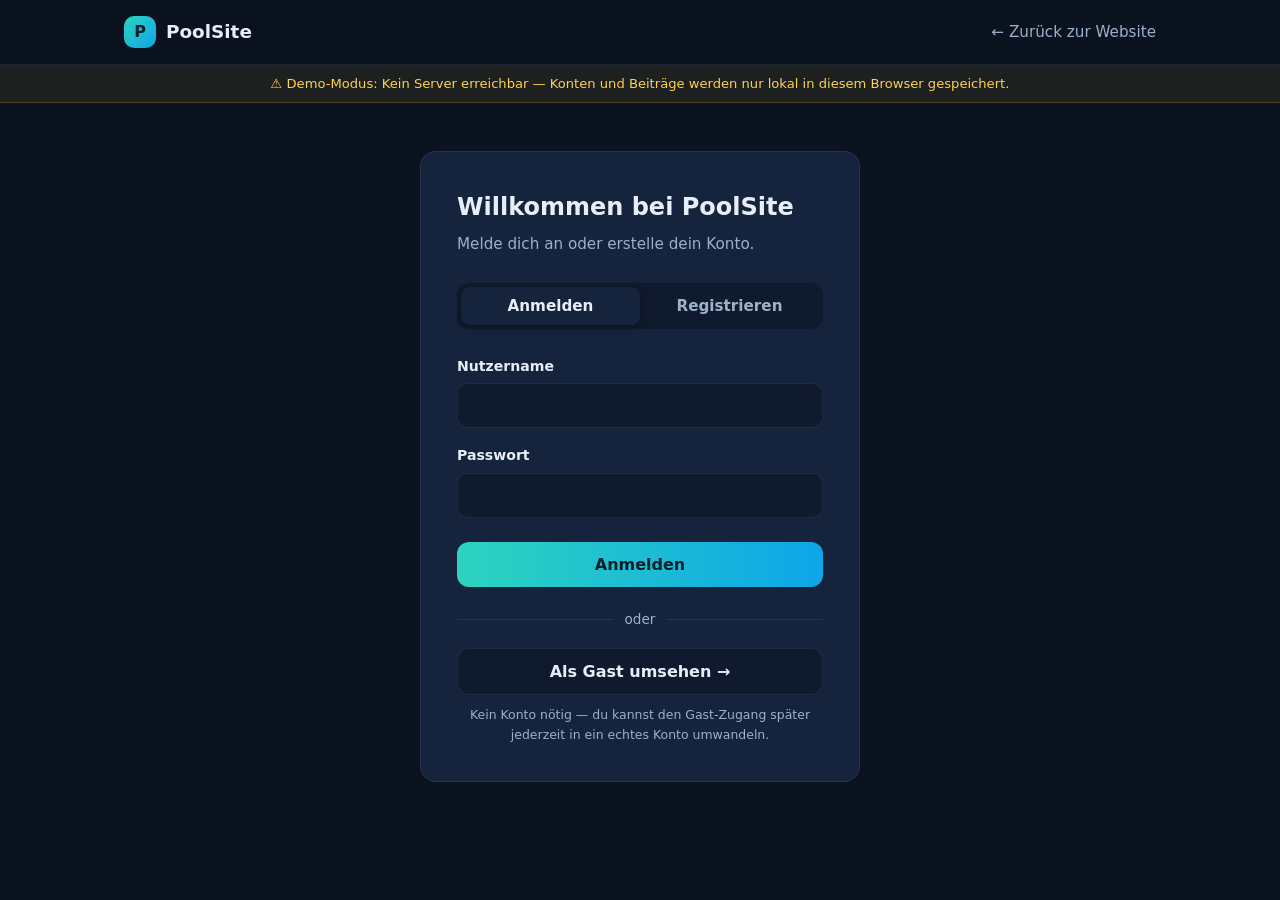
==== app.html @ 42a49fd9 "Echte Token-Verteilung, Wallet-Reset und einmaliges Startguthaben - Alle Wallets zurueckgesetzt (fri" ====
<!DOCTYPE html>
<html lang="de">
<head>
<meta charset="UTF-8">
<meta name="viewport" content="width=device-width, initial-scale=1.0">
<title>PoolSite App — Profil</title>
<meta name="description" content="PoolSite App — melde dich an oder erstelle ein Konto.">
<link rel="stylesheet" href="assets/app.css">
</head>
<body>

<header>
  <div class="wrap nav">
    <a class="logo" href="index.html"><span class="logo-mark">P</span> PoolSite</a>
    <a class="back" href="index.html">← Zurück zur Website</a>
  </div>
</header>
<div class="beta-banner" id="mode-banner">Verbinde…</div>
<nav id="app-nav" class="appnav" style="display:none"></nav>

<main class="center">

  <!-- Ansicht: Login / Registrierung -->
  <div class="panel" id="view-auth" style="display:none">
    <h1>Willkommen bei PoolSite</h1>
    <p class="sub">Melde dich an oder erstelle dein Konto.</p>

    <div class="tabs">
      <button id="tab-login" class="active" onclick="showTab('login')">Anmelden</button>
      <button id="tab-register" onclick="showTab('register')">Registrieren</button>
    </div>

    <form id="form-login" onsubmit="return doLogin(event)">
      <label for="li-user">Nutzername</label>
      <input type="text" id="li-user" autocomplete="username" required>
      <label for="li-pass">Passwort</label>
      <input type="password" id="li-pass" autocomplete="current-password" required>
      <button class="btn" type="submit">Anmelden</button>
      <div class="msg" id="msg-login"></div>
    </form>

    <form id="form-register" style="display:none" onsubmit="return doRegister(event)">
      <label for="rg-user">Nutzername</label>
      <input type="text" id="rg-user" autocomplete="username" required maxlength="30">
      <div class="hint">2–30 Zeichen. Beginnt mit Buchstabe/Zahl; erlaubt sind Buchstaben, Zahlen, Punkt, Unterstrich.</div>

      <label for="rg-pass">Passwort</label>
      <input type="password" id="rg-pass" autocomplete="new-password" required minlength="4">
      <div class="hint">Mindestens 4 Zeichen.</div>

      <label for="rg-email">E-Mail <span class="opt">(freiwillig — für Kontowiederherstellung &amp; Benachrichtigungen)</span></label>
      <input type="email" id="rg-email" autocomplete="email" placeholder="du@beispiel.de">
      <div class="consent">
        <strong>Hinweis:</strong> Wenn du eine E-Mail-Adresse angibst, stimmst du zu, von PoolSite
        Benachrichtigungen (z.&nbsp;B. Projekt-Updates und Hinweise zur Kontowiederherstellung) zu erhalten.
        Ohne E-Mail-Angabe ist keine Kontowiederherstellung möglich.
      </div>

      <button class="btn" type="submit">Konto erstellen</button>
      <div class="msg" id="msg-register"></div>
    </form>

    <div class="divider">oder</div>
    <button class="btn secondary" style="margin-top:18px" onclick="doGuest()">Als Gast umsehen →</button>
    <div class="hint" style="text-align:center; margin-top:10px">Kein Konto nötig — du kannst den Gast-Zugang später jederzeit in ein echtes Konto umwandeln.</div>
  </div>

  <!-- Ansicht: Profil -->
  <div class="panel" id="view-profile" style="display:none">
    <div class="profile-head">
      <div class="avatar-wrap">
        <div class="avatar" id="avatar"><span>?</span></div>
        <div class="avatar-edit" title="Profilbild ändern" onclick="document.getElementById('avatar-file').click()">📷</div>
        <input type="file" id="avatar-file" accept="image/*" style="display:none" onchange="uploadAvatar(this)">
      </div>
      <h1 id="pf-name">—</h1>
      <p class="sub" id="pf-sub">Dein PoolSite-Profil</p>
    </div>

    <!-- Gast: Konto umwandeln -->
    <div class="guest-box" id="guest-box" style="display:none">
      <h3>Gastmodus aktiv</h3>
      <p>Du bist als Gast unterwegs. Wandle deinen Zugang in ein echtes Konto um, indem du einen Nutzernamen und ein Passwort festlegst — dein Profilbild und deine Beiträge bleiben erhalten.</p>
      <form onsubmit="return doUpgrade(event)">
        <label for="ug-user">Nutzername</label>
        <input type="text" id="ug-user" required maxlength="30">
        <label for="ug-pass">Passwort</label>
        <input type="password" id="ug-pass" required minlength="4">
        <div class="hint">Mindestens 4 Zeichen.</div>
        <label for="ug-email">E-Mail <span class="opt">(freiwillig)</span></label>
        <input type="email" id="ug-email" placeholder="du@beispiel.de">
        <div class="consent">
          <strong>Hinweis:</strong> Mit Angabe einer E-Mail-Adresse stimmst du Benachrichtigungen durch PoolSite zu.
        </div>
        <button class="btn" type="submit">Konto übernehmen</button>
        <div class="msg" id="msg-upgrade"></div>
      </form>
    </div>

    <div class="info-list" id="pf-info">
      <div class="info-row"><span class="k">Nutzername</span><span class="v" id="pf-user">—</span></div>
      <div class="info-row"><span class="k">E-Mail</span><span class="v" id="pf-email">—</span></div>
      <div class="info-row"><span class="k">Benachrichtigungen</span><span class="v" id="pf-notify">—</span></div>
      <div class="info-row"><span class="k">Mitglied seit</span><span class="v" id="pf-since">—</span></div>
      <div class="info-row"><span class="k">Stable-Guthaben (EUR)</span><span class="v" id="pf-credits">—</span></div>
      <div class="info-row"><span class="k">🔥 Burn (Commitment B)</span><span class="v burn-chip" id="pf-burn">—</span></div>
      <div class="info-row"><span class="k">Token-Guthaben</span><span class="v" id="pf-tokens">—</span></div>
    </div>

    <div class="msg" id="msg-profile"></div>
    <a class="btn" style="margin-top:20px" href="wallet.html">Wallet öffnen →</a>
    <button class="btn secondary" style="margin-top:12px" onclick="doLogout()">Abmelden</button>
    <button class="btn danger-ghost" style="margin-top:12px" onclick="doDelete()" id="btn-delete">Konto löschen</button>
  </div>

</main>

<script src="assets/app-core.js"></script>
<script>
function showTab(which) {
  document.getElementById('tab-login').classList.toggle('active', which === 'login');
  document.getElementById('tab-register').classList.toggle('active', which === 'register');
  document.getElementById('form-login').style.display = which === 'login' ? '' : 'none';
  document.getElementById('form-register').style.display = which === 'register' ? '' : 'none';
}

function setMsg(id, text, type) {
  var el = document.getElementById(id);
  el.className = 'msg' + (text ? ' ' + type : '');
  el.textContent = text || '';
}

function doRegister(ev) {
  ev.preventDefault();
  PS.register(
    document.getElementById('rg-user').value.trim(),
    document.getElementById('rg-pass').value,
    document.getElementById('rg-email').value.trim()
  ).then(render).catch(function (e) { setMsg('msg-register', e.message, 'error'); });
  return false;
}

function doLogin(ev) {
  ev.preventDefault();
  PS.login(
    document.getElementById('li-user').value.trim(),
    document.getElementById('li-pass').value
  ).then(render).catch(function (e) { setMsg('msg-login', e.message, 'error'); });
  return false;
}

function doGuest() {
  PS.guest().then(render).catch(function (e) { setMsg('msg-login', e.message, 'error'); });
}

function doUpgrade(ev) {
  ev.preventDefault();
  PS.upgrade(
    document.getElementById('ug-user').value.trim(),
    document.getElementById('ug-pass').value,
    document.getElementById('ug-email').value.trim()
  ).then(function (me) {
    render();
    setMsg('msg-profile', 'Willkommen, ' + me.name + '! Dein Konto ist jetzt aktiv. ✓', 'ok');
  }).catch(function (e) { setMsg('msg-upgrade', e.message, 'error'); });
  return false;
}

function doLogout() { PS.logout().then(render); }

function doDelete() {
  if (!confirm('Konto wirklich endgültig löschen?')) return;
  PS.deleteAccount().then(render);
}

function uploadAvatar(input) {
  var file = input.files && input.files[0];
  if (!file) return;
  if (!/^image\//.test(file.type)) {
    setMsg('msg-profile', 'Bitte wähle eine Bilddatei aus.', 'error');
    return;
  }
  var reader = new FileReader();
  reader.onload = function (e) {
    var img = new Image();
    img.onload = function () {
      var size = 256;
      var canvas = document.createElement('canvas');
      canvas.width = size; canvas.height = size;
      var ctx = canvas.getContext('2d');
      var min = Math.min(img.width, img.height);
      ctx.drawImage(img, (img.width - min) / 2, (img.height - min) / 2, min, min, 0, 0, size, size);
      PS.setAvatar(canvas.toDataURL('image/jpeg', 0.85)).then(function () {
        setMsg('msg-profile', 'Profilbild aktualisiert. ✓', 'ok');
        render();
      }).catch(function (err) { setMsg('msg-profile', err.message, 'error'); });
    };
    img.src = e.target.result;
  };
  reader.readAsDataURL(file);
  input.value = '';
}

function render() {
  PS.modeBanner();
  var rec = PS.me();
  document.getElementById('view-auth').style.display = rec ? 'none' : '';
  document.getElementById('view-profile').style.display = rec ? '' : 'none';
  document.getElementById('app-nav').style.display = rec ? '' : 'none';
  if (!rec) return;

  PS.renderNav('profile');
  var guest = !!rec.guest;
  document.getElementById('guest-box').style.display = guest ? '' : 'none';
  document.getElementById('pf-name').textContent = rec.name;
  document.getElementById('pf-sub').textContent = guest ? 'Gastmodus — Konto noch nicht gesichert' : 'Dein PoolSite-Profil';
  document.getElementById('pf-user').textContent = guest ? 'Gast (ohne Konto)' : '@' + rec.name;
  document.getElementById('pf-email').textContent = rec.email || 'nicht angegeben';
  document.getElementById('pf-notify').innerHTML = rec.notifyConsent
    ? '<span class="tag on">aktiviert</span>'
    : '<span class="tag off">deaktiviert</span>';
  document.getElementById('pf-since').textContent =
    new Date(rec.createdAt).toLocaleDateString('de-DE', { day: '2-digit', month: 'long', year: 'numeric' });
  document.getElementById('pf-credits').textContent = PS.fmtEur(rec.credits);
  document.getElementById('pf-burn').textContent = PS.fmtEur(rec.burn) + ' (' + rec.actions + ' Aktionen)';
  document.getElementById('pf-tokens').textContent = (rec.tokens || 0).toLocaleString('de-DE', { maximumFractionDigits: 2 }) + ' PST';
  document.getElementById('btn-delete').textContent = guest ? 'Gast-Daten löschen' : 'Konto löschen';
  document.getElementById('avatar').innerHTML = PS.avatarHtml(rec);
}

document.addEventListener('DOMContentLoaded', function () {
  PS.init().then(render);
});
</script>

</body>
</html>
---- assets/app.css ----
/* PoolSite App — gemeinsame Styles */
:root {
  --bg: #0b1220;
  --bg-soft: #101a2e;
  --card: #16233c;
  --line: rgba(255,255,255,.08);
  --text: #e8eef7;
  --muted: #9db0c9;
  --aqua: #2dd4bf;
  --aqua-deep: #0ea5e9;
  --gold: #fbbf24;
  --green: #34d399;
  --red: #f87171;
  --danger: #f87171;
  --radius: 16px;
}
* { margin: 0; padding: 0; box-sizing: border-box; }
body {
  font-family: "Segoe UI", system-ui, -apple-system, sans-serif;
  background: var(--bg); color: var(--text); line-height: 1.6; min-height: 100vh;
}
.wrap { max-width: 1080px; margin: 0 auto; padding: 0 24px; }

/* Kopfzeile */
header {
  position: sticky; top: 0; z-index: 50;
  background: rgba(11,18,32,.85); backdrop-filter: blur(10px);
  border-bottom: 1px solid var(--line);
}
.nav { display: flex; align-items: center; justify-content: space-between; height: 64px; }
.logo { display: flex; align-items: center; gap: 10px; font-weight: 700; font-size: 1.15rem; color: var(--text); text-decoration: none; }
.logo-mark {
  width: 32px; height: 32px; border-radius: 10px;
  background: linear-gradient(135deg, var(--aqua), var(--aqua-deep));
  display: grid; place-items: center; font-size: 1rem; color: #04202a; font-weight: 800;
}
.nav a.back { color: var(--muted); text-decoration: none; font-size: .95rem; }
.nav a.back:hover { color: var(--text); }

.beta-banner {
  background: rgba(251,191,36,.08); border-bottom: 1px solid rgba(251,191,36,.2);
  color: #fcd34d; font-size: .82rem; text-align: center; padding: 8px 16px;
}
.beta-banner.mode-server {
  background: rgba(52,211,153,.08); border-bottom: 1px solid rgba(52,211,153,.25);
  color: #6ee7b7;
}

/* App-Navigation */
.appnav { background: var(--bg-soft); border-bottom: 1px solid var(--line); }
.appnav-inner { display: flex; align-items: center; gap: 6px; height: 52px; overflow-x: auto; }
.appnav-tab {
  padding: 8px 16px; border-radius: 10px; text-decoration: none; white-space: nowrap;
  color: var(--muted); font-size: .93rem; font-weight: 600;
}
.appnav-tab:hover { color: var(--text); background: rgba(255,255,255,.04); }
.appnav-tab.active { color: var(--aqua); background: rgba(45,212,191,.1); }
.appnav-grow { flex: 1; }
.appnav-post {
  padding: 8px 16px; border-radius: 10px; text-decoration: none; white-space: nowrap;
  background: linear-gradient(90deg, var(--aqua), var(--aqua-deep)); color: #04202a;
  font-size: .9rem; font-weight: 700;
}
.appnav-credits {
  padding: 7px 14px; border-radius: 999px; text-decoration: none; white-space: nowrap;
  border: 1px solid rgba(45,212,191,.3); background: rgba(45,212,191,.08);
  color: var(--aqua); font-size: .85rem; font-weight: 700; margin-right: 4px;
}

main { padding: 40px 0 64px; }
main.center { display: grid; place-items: center; padding: 48px 16px; }

/* Panels & Formulare */
.panel {
  width: 100%; max-width: 440px;
  background: var(--card); border: 1px solid var(--line); border-radius: var(--radius);
  padding: 36px;
}
.panel h1 { font-size: 1.5rem; font-weight: 800; margin-bottom: 6px; }
.panel .sub { color: var(--muted); font-size: .95rem; margin-bottom: 26px; }

.tabs { display: flex; background: var(--bg-soft); border-radius: 12px; padding: 4px; margin-bottom: 26px; }
.tabs button {
  flex: 1; padding: 10px; border: none; border-radius: 9px; cursor: pointer;
  background: transparent; color: var(--muted); font-size: .95rem; font-weight: 600; font-family: inherit;
}
.tabs button.active { background: var(--card); color: var(--text); box-shadow: 0 2px 8px rgba(0,0,0,.3); }

label { display: block; font-size: .88rem; font-weight: 600; margin: 16px 0 6px; }
label .opt { color: var(--muted); font-weight: 400; }
input[type=text], input[type=password], input[type=email], textarea {
  width: 100%; padding: 12px 14px; border-radius: 10px;
  border: 1px solid var(--line); background: var(--bg-soft); color: var(--text);
  font-size: 1rem; font-family: inherit; outline: none;
}
input:focus, textarea:focus { border-color: var(--aqua); }
.hint { font-size: .78rem; color: var(--muted); margin-top: 6px; }
.consent {
  margin-top: 8px; padding: 10px 12px; border-radius: 10px;
  background: rgba(45,212,191,.07); border: 1px solid rgba(45,212,191,.18);
  font-size: .78rem; color: var(--muted);
}
.consent strong { color: var(--aqua); }

.divider { display: flex; align-items: center; gap: 12px; color: var(--muted); font-size: .85rem; margin-top: 22px; }
.divider::before, .divider::after { content: ""; flex: 1; height: 1px; background: var(--line); }

.btn {
  width: 100%; margin-top: 24px; padding: 13px; border: none; border-radius: 12px;
  background: linear-gradient(90deg, var(--aqua), var(--aqua-deep)); color: #04202a;
  font-size: 1rem; font-weight: 700; cursor: pointer; font-family: inherit;
  transition: transform .15s, box-shadow .15s;
  display: block; text-align: center; text-decoration: none;
}
.btn:hover { transform: translateY(-1px); box-shadow: 0 8px 24px rgba(14,165,233,.3); }
.btn.secondary { background: var(--bg-soft); color: var(--text); border: 1px solid var(--line); }
.btn.danger-ghost { background: transparent; color: var(--danger); border: 1px solid rgba(248,113,113,.3); }
.btn.small { width: auto; padding: 9px 20px; font-size: .9rem; margin-top: 0; display: inline-block; }

.msg { margin-top: 16px; padding: 11px 14px; border-radius: 10px; font-size: .88rem; display: none; }
.msg.error { display: block; background: rgba(248,113,113,.1); border: 1px solid rgba(248,113,113,.3); color: var(--danger); }
.msg.ok { display: block; background: rgba(45,212,191,.1); border: 1px solid rgba(45,212,191,.3); color: var(--aqua); }

/* Profil */
.profile-head { text-align: center; margin-bottom: 26px; }
.avatar-wrap { position: relative; width: 120px; height: 120px; margin: 0 auto 14px; }
.avatar {
  width: 120px; height: 120px; border-radius: 50%; object-fit: cover;
  border: 3px solid var(--aqua); background: var(--bg-soft);
  display: grid; place-items: center; font-size: 2.6rem; font-weight: 800; color: var(--aqua);
  overflow: hidden;
}
.avatar img { width: 100%; height: 100%; object-fit: cover; }
.avatar-edit {
  position: absolute; right: 0; bottom: 4px;
  width: 36px; height: 36px; border-radius: 50%; border: 2px solid var(--card);
  background: linear-gradient(135deg, var(--aqua), var(--aqua-deep)); color: #04202a;
  display: grid; place-items: center; cursor: pointer; font-size: 1rem;
}
.profile-head h1 { font-size: 1.4rem; }
.profile-head .sub { margin-bottom: 0; }

.info-list { margin-top: 8px; }
.info-row {
  display: flex; justify-content: space-between; gap: 12px;
  padding: 13px 2px; border-bottom: 1px solid var(--line); font-size: .92rem;
}
.info-row:last-child { border-bottom: none; }
.info-row .k { color: var(--muted); }
.info-row .v { text-align: right; word-break: break-all; }
.tag { display: inline-block; padding: 2px 10px; border-radius: 999px; font-size: .78rem; font-weight: 600; }
.tag.on { background: rgba(45,212,191,.12); color: var(--aqua); }
.tag.off { background: rgba(255,255,255,.06); color: var(--muted); }

.guest-box {
  margin-top: 24px; padding: 20px; border-radius: var(--radius);
  background: rgba(251,191,36,.06); border: 1px solid rgba(251,191,36,.25);
}
.guest-box h3 { font-size: 1rem; color: var(--gold); margin-bottom: 6px; }
.guest-box p { font-size: .85rem; color: var(--muted); }

/* Wallet */
.page-title { font-size: 1.6rem; font-weight: 800; }
.page-sub { color: var(--muted); margin-bottom: 28px; }
.balance-card {
  background: linear-gradient(135deg, rgba(45,212,191,.12), rgba(14,165,233,.10));
  border: 1px solid rgba(45,212,191,.25); border-radius: var(--radius);
  padding: 28px; margin-bottom: 24px;
  display: flex; justify-content: space-between; align-items: center; flex-wrap: wrap; gap: 16px;
}
.balance-card .label { color: var(--muted); font-size: .88rem; }
.balance-card .big { font-size: 2.2rem; font-weight: 800; color: var(--aqua); line-height: 1.2; }
.balance-card .eur { color: var(--text); font-size: 1.05rem; }

.stats { display: grid; grid-template-columns: repeat(4, 1fr); gap: 16px; margin-bottom: 24px; }
@media (max-width: 860px) { .stats { grid-template-columns: repeat(2, 1fr); } }
.stat { background: var(--card); border: 1px solid var(--line); border-radius: var(--radius); padding: 20px; }
.stat .v { font-size: 1.35rem; font-weight: 800; }
.stat .v.aqua { color: var(--aqua); }
.stat .v.gold { color: var(--gold); }
.stat .l { color: var(--muted); font-size: .84rem; margin-top: 2px; }
.stat .delta { font-size: .8rem; font-weight: 600; margin-left: 6px; }
.delta.up { color: var(--green); }
.delta.down { color: var(--red); }

.chart-card { background: var(--card); border: 1px solid var(--line); border-radius: var(--radius); padding: 26px; margin-bottom: 24px; }
.chart-card h3 { font-size: 1.05rem; margin-bottom: 2px; }
.chart-card .hint { color: var(--muted); font-size: .85rem; margin-bottom: 16px; }
.chart-card svg { width: 100%; height: auto; display: block; }

/* Newsfeed */
.feed-col { max-width: 640px; margin: 0 auto; }
.composer {
  background: var(--card); border: 1px solid var(--line); border-radius: var(--radius);
  padding: 20px; margin-bottom: 24px; display: flex; gap: 14px;
}
.composer .avatar-sm { flex-shrink: 0; }
.composer textarea { resize: vertical; min-height: 74px; font-size: .97rem; }
.composer-foot { display: flex; justify-content: space-between; align-items: center; margin-top: 10px; }
.composer-foot .count { font-size: .78rem; color: var(--muted); }

.avatar-sm {
  width: 44px; height: 44px; border-radius: 50%; overflow: hidden;
  background: var(--bg-soft); border: 2px solid var(--line);
  display: grid; place-items: center; font-weight: 800; color: var(--aqua); font-size: 1.1rem;
}
.avatar-sm img { width: 100%; height: 100%; object-fit: cover; }

.post {
  background: var(--card); border: 1px solid var(--line); border-radius: var(--radius);
  padding: 20px; margin-bottom: 16px;
}
.post-head { display: flex; align-items: center; gap: 12px; margin-bottom: 10px; }
.post-head .who { flex: 1; min-width: 0; }
.post-head .name { font-weight: 700; font-size: .95rem; }
.post-head .when { color: var(--muted); font-size: .78rem; }
.post-text { font-size: .97rem; white-space: pre-wrap; word-wrap: break-word; }
.post-actions { display: flex; gap: 10px; margin-top: 14px; }
.post-actions button {
  border: 1px solid var(--line); background: var(--bg-soft); color: var(--muted);
  padding: 6px 14px; border-radius: 999px; cursor: pointer; font-size: .85rem; font-family: inherit;
}
.post-actions button:hover { color: var(--text); border-color: var(--aqua); }
.post-actions button.liked { color: var(--red); border-color: rgba(248,113,113,.4); background: rgba(248,113,113,.08); }
.post-actions button.disliked { color: var(--aqua-deep); border-color: rgba(14,165,233,.4); background: rgba(14,165,233,.08); }
.post-actions .price-tag { font-size: .72rem; color: var(--muted); align-self: center; margin-left: auto; }
.feed-empty { text-align: center; color: var(--muted); padding: 40px 0; }

/* Kommentare */
.comments { border-top: 1px solid var(--line); margin-top: 14px; padding-top: 14px; }
.comment { display: flex; gap: 10px; padding: 8px 0; }
.comment .avatar-xs {
  width: 30px; height: 30px; border-radius: 50%; overflow: hidden; flex-shrink: 0;
  background: var(--bg-soft); border: 1px solid var(--line);
  display: grid; place-items: center; font-weight: 800; color: var(--aqua); font-size: .8rem;
}
.comment .avatar-xs img { width: 100%; height: 100%; object-fit: cover; }
.comment .c-body { flex: 1; min-width: 0; }
.comment .c-head { font-size: .8rem; }
.comment .c-head .c-name { font-weight: 700; }
.comment .c-head .c-when { color: var(--muted); margin-left: 8px; }
.comment .c-text { font-size: .9rem; white-space: pre-wrap; word-wrap: break-word; }
.comment .c-del {
  border: none; background: none; color: var(--muted); cursor: pointer;
  font-size: .78rem; padding: 2px 6px; flex-shrink: 0;
}
.comment .c-del:hover { color: var(--danger); }
.comment-form { display: flex; gap: 8px; margin-top: 8px; }
.comment-form input[type=text] { flex: 1; padding: 9px 12px; font-size: .9rem; }
.comment-form button {
  border: none; border-radius: 10px; padding: 9px 16px; cursor: pointer; font-family: inherit;
  background: linear-gradient(90deg, var(--aqua), var(--aqua-deep)); color: #04202a; font-weight: 700; font-size: .85rem;
}

/* Burn-Anzeige */
.burn-chip { color: var(--gold); font-weight: 600; }

/* Charts: auf kleinen Screens horizontal scrollen statt schrumpfen */
.chart-scroll { overflow-x: auto; -webkit-overflow-scrolling: touch; }
.chart-scroll svg { min-width: 640px; }

/* Balance-Karte: Spalten */
.balance-card .bc-right { text-align: right; }

/* ============ Mobile ============ */
@media (max-width: 640px) {
  .wrap { padding: 0 16px; }
  main { padding: 24px 0 48px; }
  main.center { padding: 24px 12px 48px; }

  .nav { height: 56px; }
  .nav a.back { font-size: .85rem; }
  .logo { font-size: 1.05rem; }

  .appnav-inner { height: 48px; gap: 4px; }
  .appnav-tab { padding: 7px 11px; font-size: .86rem; }
  .appnav-credits { padding: 6px 10px; font-size: .8rem; }
  .appnav-post { padding: 7px 12px; font-size: .84rem; }

  .panel { padding: 24px 18px; }
  .page-title { font-size: 1.35rem; }
  .page-sub { font-size: .92rem; margin-bottom: 20px; }

  .balance-card { flex-direction: column; align-items: stretch; padding: 20px; gap: 18px; }
  .balance-card .bc-right { text-align: left; }
  .balance-card .big { font-size: 1.7rem; }

  .stats { grid-template-columns: 1fr 1fr; gap: 10px; }
  .stat { padding: 14px; }
  .stat .v { font-size: 1.05rem; }
  .stat .l { font-size: .76rem; }
  .stat .delta { display: block; margin-left: 0; margin-top: 3px; }

  .chart-card { padding: 16px; }

  .profile-head .avatar-wrap, .profile-head .avatar { width: 100px; height: 100px; }
  .profile-head .avatar { font-size: 2.2rem; }

  .composer { padding: 14px; gap: 10px; }
  .composer .avatar-sm { width: 38px; height: 38px; }
  .post { padding: 16px; }
  .post-actions { flex-wrap: wrap; }
  .post-actions .price-tag { display: none; }

  .btn { padding: 12px; }
  input[type=text], input[type=password], input[type=email], textarea { font-size: 16px; } /* verhindert iOS-Auto-Zoom */
}

@media (max-width: 380px) {
  .appnav-tab { font-size: .8rem; padding: 6px 8px; }
  .stats { grid-template-columns: 1fr 1fr; }
  .stat .v { font-size: .98rem; }
}
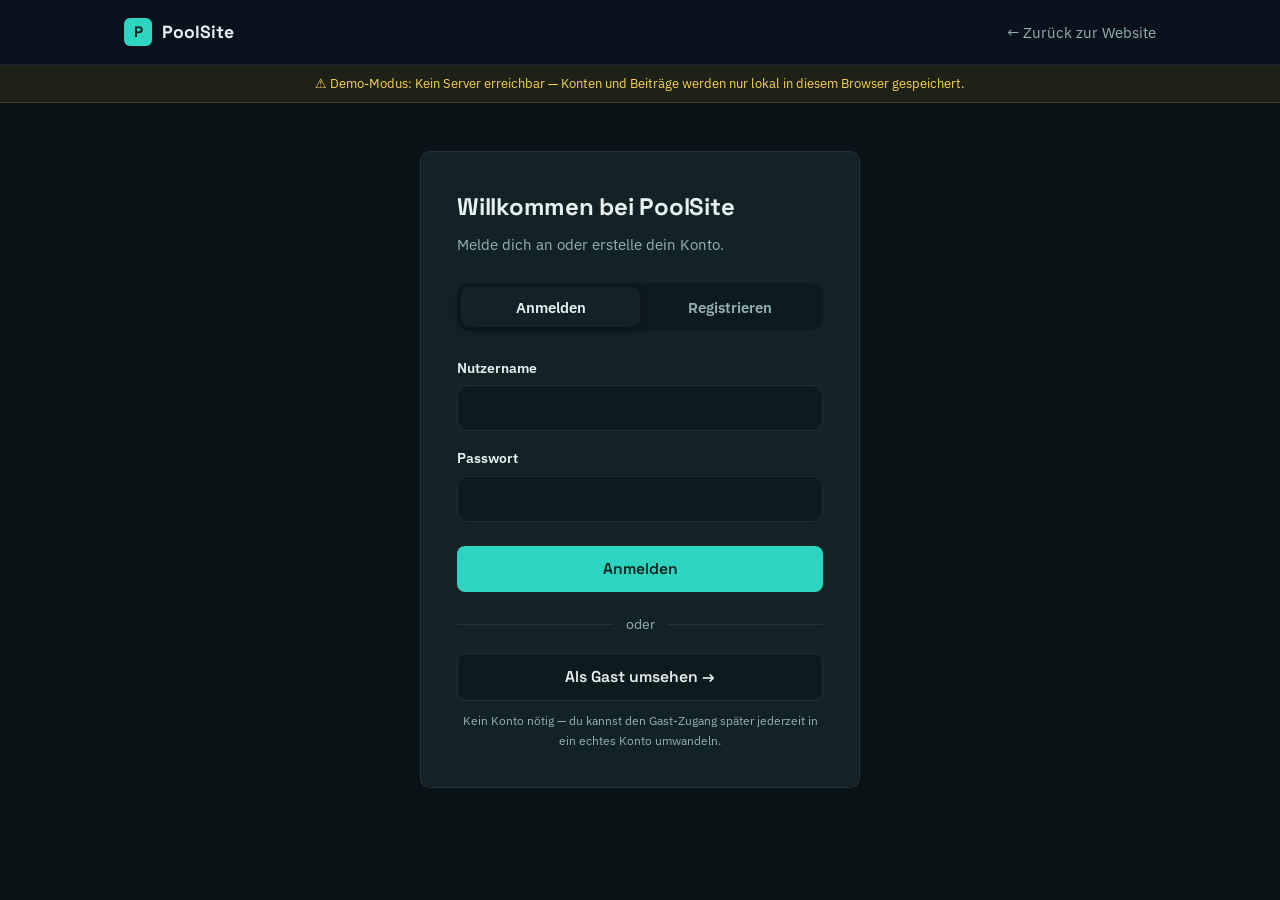
==== commit b7ef64de: "Anti-AI-Slop-Redesign nach Hallmark-Skill (Desktop + Mobile) Angewandte Regeln aus github.com/nutlop" ====
--- a/app.html
+++ b/app.html
@@ -103,7 +103,7 @@
       <div class="info-row"><span class="k">Benachrichtigungen</span><span class="v" id="pf-notify">—</span></div>
       <div class="info-row"><span class="k">Mitglied seit</span><span class="v" id="pf-since">—</span></div>
       <div class="info-row"><span class="k">Stable-Guthaben (EUR)</span><span class="v" id="pf-credits">—</span></div>
-      <div class="info-row"><span class="k">🔥 Burn (Commitment B)</span><span class="v burn-chip" id="pf-burn">—</span></div>
+      <div class="info-row"><span class="k">Burn (Commitment B)</span><span class="v burn-chip" id="pf-burn">—</span></div>
       <div class="info-row"><span class="k">Token-Guthaben</span><span class="v" id="pf-tokens">—</span></div>
     </div>
 
--- a/assets/app.css
+++ b/assets/app.css
@@ -1,24 +1,31 @@
 /* PoolSite App — gemeinsame Styles */
+@import url('https://fonts.googleapis.com/css2?family=Space+Grotesk:wght@500;600;700&family=IBM+Plex+Sans:ital,wght@0,400;0,500;0,600;1,400&family=IBM+Plex+Mono:wght@400;500&display=swap');
+
 :root {
-  --bg: #0b1220;
-  --bg-soft: #101a2e;
-  --card: #16233c;
-  --line: rgba(255,255,255,.08);
-  --text: #e8eef7;
-  --muted: #9db0c9;
+  --bg: #0a1416;
+  --bg-soft: #0e1b1e;
+  --card: #122226;
+  --line: rgba(214,241,237,.09);
+  --text: #e7f2f0;
+  --muted: #93b3ae;
   --aqua: #2dd4bf;
+  --aqua-ink: #06211d;
   --aqua-deep: #0ea5e9;
   --gold: #fbbf24;
   --green: #34d399;
   --red: #f87171;
   --danger: #f87171;
-  --radius: 16px;
+  --radius: 10px;
+  --font-display: "Space Grotesk", system-ui, sans-serif;
+  --font-body: "IBM Plex Sans", system-ui, sans-serif;
+  --font-mono: "IBM Plex Mono", ui-monospace, monospace;
 }
 * { margin: 0; padding: 0; box-sizing: border-box; }
 body {
-  font-family: "Segoe UI", system-ui, -apple-system, sans-serif;
+  font-family: var(--font-body);
   background: var(--bg); color: var(--text); line-height: 1.6; min-height: 100vh;
 }
+h1, h2, h3, h4 { font-family: var(--font-display); letter-spacing: -0.01em; }
 .wrap { max-width: 1080px; margin: 0 auto; padding: 0 24px; }
 
 /* Kopfzeile */
@@ -28,11 +35,12 @@
   border-bottom: 1px solid var(--line);
 }
 .nav { display: flex; align-items: center; justify-content: space-between; height: 64px; }
-.logo { display: flex; align-items: center; gap: 10px; font-weight: 700; font-size: 1.15rem; color: var(--text); text-decoration: none; }
+.logo { display: flex; align-items: center; gap: 10px; font-weight: 700; font-size: 1.1rem; color: var(--text); text-decoration: none; font-family: var(--font-display); }
 .logo-mark {
-  width: 32px; height: 32px; border-radius: 10px;
-  background: linear-gradient(135deg, var(--aqua), var(--aqua-deep));
-  display: grid; place-items: center; font-size: 1rem; color: #04202a; font-weight: 800;
+  width: 28px; height: 28px; border-radius: 6px;
+  background: var(--aqua);
+  display: grid; place-items: center; font-size: .95rem; color: var(--aqua-ink); font-weight: 700;
+  font-family: var(--font-display);
 }
 .nav a.back { color: var(--muted); text-decoration: none; font-size: .95rem; }
 .nav a.back:hover { color: var(--text); }
@@ -57,15 +65,18 @@
 .appnav-tab.active { color: var(--aqua); background: rgba(45,212,191,.1); }
 .appnav-grow { flex: 1; }
 .appnav-post {
-  padding: 8px 16px; border-radius: 10px; text-decoration: none; white-space: nowrap;
-  background: linear-gradient(90deg, var(--aqua), var(--aqua-deep)); color: #04202a;
-  font-size: .9rem; font-weight: 700;
-}
+  padding: 8px 16px; border-radius: 8px; text-decoration: none; white-space: nowrap;
+  background: var(--aqua); color: var(--aqua-ink);
+  font-size: .88rem; font-weight: 600; font-family: var(--font-display);
+}
+.appnav-post:hover { background: #43e0cd; }
 .appnav-credits {
-  padding: 7px 14px; border-radius: 999px; text-decoration: none; white-space: nowrap;
-  border: 1px solid rgba(45,212,191,.3); background: rgba(45,212,191,.08);
-  color: var(--aqua); font-size: .85rem; font-weight: 700; margin-right: 4px;
-}
+  padding: 7px 12px; border-radius: 8px; text-decoration: none; white-space: nowrap;
+  border: 1px solid var(--line);
+  color: var(--aqua); font-size: .8rem; font-weight: 500; margin-right: 4px;
+  font-family: var(--font-mono); font-variant-numeric: tabular-nums;
+}
+.appnav-credits:hover { border-color: var(--aqua); }
 
 main { padding: 40px 0 64px; }
 main.center { display: grid; place-items: center; padding: 48px 16px; }
@@ -106,13 +117,13 @@
 .divider::before, .divider::after { content: ""; flex: 1; height: 1px; background: var(--line); }
 
 .btn {
-  width: 100%; margin-top: 24px; padding: 13px; border: none; border-radius: 12px;
-  background: linear-gradient(90deg, var(--aqua), var(--aqua-deep)); color: #04202a;
-  font-size: 1rem; font-weight: 700; cursor: pointer; font-family: inherit;
-  transition: transform .15s, box-shadow .15s;
+  width: 100%; margin-top: 24px; padding: 13px; border: none; border-radius: 8px;
+  background: var(--aqua); color: var(--aqua-ink);
+  font-size: .98rem; font-weight: 600; cursor: pointer; font-family: var(--font-display);
+  transition: background .15s;
   display: block; text-align: center; text-decoration: none;
 }
-.btn:hover { transform: translateY(-1px); box-shadow: 0 8px 24px rgba(14,165,233,.3); }
+.btn:hover { background: #43e0cd; }
 .btn.secondary { background: var(--bg-soft); color: var(--text); border: 1px solid var(--line); }
 .btn.danger-ghost { background: transparent; color: var(--danger); border: 1px solid rgba(248,113,113,.3); }
 .btn.small { width: auto; padding: 9px 20px; font-size: .9rem; margin-top: 0; display: inline-block; }
@@ -134,7 +145,7 @@
 .avatar-edit {
   position: absolute; right: 0; bottom: 4px;
   width: 36px; height: 36px; border-radius: 50%; border: 2px solid var(--card);
-  background: linear-gradient(135deg, var(--aqua), var(--aqua-deep)); color: #04202a;
+  background: var(--aqua); color: var(--aqua-ink);
   display: grid; place-items: center; cursor: pointer; font-size: 1rem;
 }
 .profile-head h1 { font-size: 1.4rem; }
@@ -163,19 +174,19 @@
 .page-title { font-size: 1.6rem; font-weight: 800; }
 .page-sub { color: var(--muted); margin-bottom: 28px; }
 .balance-card {
-  background: linear-gradient(135deg, rgba(45,212,191,.12), rgba(14,165,233,.10));
-  border: 1px solid rgba(45,212,191,.25); border-radius: var(--radius);
+  background: var(--bg-soft);
+  border: 1px solid var(--line); border-radius: var(--radius);
   padding: 28px; margin-bottom: 24px;
   display: flex; justify-content: space-between; align-items: center; flex-wrap: wrap; gap: 16px;
 }
-.balance-card .label { color: var(--muted); font-size: .88rem; }
-.balance-card .big { font-size: 2.2rem; font-weight: 800; color: var(--aqua); line-height: 1.2; }
-.balance-card .eur { color: var(--text); font-size: 1.05rem; }
+.balance-card .label { color: var(--muted); font-size: .82rem; font-family: var(--font-mono); letter-spacing: .04em; text-transform: uppercase; }
+.balance-card .big { font-size: 2.1rem; font-weight: 500; color: var(--aqua); line-height: 1.25; font-family: var(--font-mono); font-variant-numeric: tabular-nums; }
+.balance-card .eur { color: var(--text); font-size: 1rem; }
 
 .stats { display: grid; grid-template-columns: repeat(4, 1fr); gap: 16px; margin-bottom: 24px; }
 @media (max-width: 860px) { .stats { grid-template-columns: repeat(2, 1fr); } }
 .stat { background: var(--card); border: 1px solid var(--line); border-radius: var(--radius); padding: 20px; }
-.stat .v { font-size: 1.35rem; font-weight: 800; }
+.stat .v { font-size: 1.3rem; font-weight: 500; font-family: var(--font-mono); font-variant-numeric: tabular-nums; }
 .stat .v.aqua { color: var(--aqua); }
 .stat .v.gold { color: var(--gold); }
 .stat .l { color: var(--muted); font-size: .84rem; margin-top: 2px; }
@@ -248,12 +259,75 @@
 .comment-form { display: flex; gap: 8px; margin-top: 8px; }
 .comment-form input[type=text] { flex: 1; padding: 9px 12px; font-size: .9rem; }
 .comment-form button {
-  border: none; border-radius: 10px; padding: 9px 16px; cursor: pointer; font-family: inherit;
-  background: linear-gradient(90deg, var(--aqua), var(--aqua-deep)); color: #04202a; font-weight: 700; font-size: .85rem;
+  border: none; border-radius: 8px; padding: 9px 16px; cursor: pointer;
+  background: var(--aqua); color: var(--aqua-ink); font-weight: 600; font-size: .85rem;
+  font-family: var(--font-display);
 }
 
 /* Burn-Anzeige */
 .burn-chip { color: var(--gold); font-weight: 600; }
+
+/* Bilder im Feed */
+.post-img {
+  display: block; max-width: 100%; height: auto; max-height: 420px;
+  object-fit: cover; border-radius: 12px; margin-top: 12px;
+  border: 1px solid var(--line); cursor: zoom-in;
+}
+.post-img.expanded { max-height: none; object-fit: contain; cursor: zoom-out; }
+.img-preview { position: relative; margin-top: 10px; display: inline-block; }
+.img-preview img {
+  max-width: 220px; max-height: 160px; border-radius: 10px;
+  border: 1px solid var(--line); display: block;
+}
+.img-remove {
+  position: absolute; top: -8px; right: -8px;
+  width: 26px; height: 26px; border-radius: 50%; border: 2px solid var(--card);
+  background: var(--red); color: #fff; cursor: pointer; font-size: .8rem;
+  display: grid; place-items: center;
+}
+.img-size {
+  display: block; margin-top: 6px; font-size: .74rem; color: var(--aqua);
+}
+
+/* Freunde */
+.friend-row {
+  display: flex; align-items: center; gap: 12px;
+  padding: 12px 0; border-bottom: 1px solid var(--line);
+}
+.friend-row:last-child { border-bottom: none; }
+.friend-row .who { flex: 1; min-width: 0; }
+.friend-row .name { font-weight: 700; font-size: .95rem; }
+.friend-row .sub2 { color: var(--muted); font-size: .78rem; }
+.friend-row .actions { display: flex; gap: 8px; flex-wrap: wrap; }
+.pill-btn {
+  border: 1px solid var(--line); background: var(--bg-soft); color: var(--text);
+  padding: 7px 14px; border-radius: 999px; cursor: pointer; font-size: .84rem;
+  font-family: inherit; text-decoration: none; display: inline-block;
+}
+.pill-btn:hover { border-color: var(--aqua); }
+.pill-btn.primary { background: var(--aqua); color: var(--aqua-ink); border: none; font-weight: 600; font-family: var(--font-display); }
+.pill-btn.danger { color: var(--danger); border-color: rgba(248,113,113,.3); }
+.unread-badge {
+  display: inline-block; min-width: 20px; text-align: center;
+  background: var(--red); color: #fff; border-radius: 999px;
+  font-size: .74rem; font-weight: 700; padding: 2px 7px; margin-left: 8px;
+}
+
+/* Chat */
+.chat-wrap { max-width: 640px; margin: 0 auto; display: flex; flex-direction: column; height: calc(100vh - 260px); min-height: 380px; }
+.chat-head { display: flex; align-items: center; gap: 12px; padding-bottom: 14px; border-bottom: 1px solid var(--line); }
+.chat-head .name { font-weight: 800; font-size: 1.05rem; }
+.chat-box { flex: 1; overflow-y: auto; padding: 16px 4px; display: flex; flex-direction: column; gap: 8px; }
+.bubble {
+  max-width: 78%; padding: 10px 14px; border-radius: 16px;
+  font-size: .95rem; white-space: pre-wrap; word-wrap: break-word;
+}
+.bubble.mine { align-self: flex-end; background: rgba(45,212,191,.16); border: 1px solid rgba(45,212,191,.3); border-bottom-right-radius: 4px; }
+.bubble.theirs { align-self: flex-start; background: var(--card); border: 1px solid var(--line); border-bottom-left-radius: 4px; }
+.bubble .t { display: block; font-size: .68rem; color: var(--muted); margin-top: 4px; }
+.chat-input { display: flex; gap: 8px; padding-top: 12px; border-top: 1px solid var(--line); }
+.chat-input input { flex: 1; }
+.chat-empty { text-align: center; color: var(--muted); margin: auto; }
 
 /* Charts: auf kleinen Screens horizontal scrollen statt schrumpfen */
 .chart-scroll { overflow-x: auto; -webkit-overflow-scrolling: touch; }
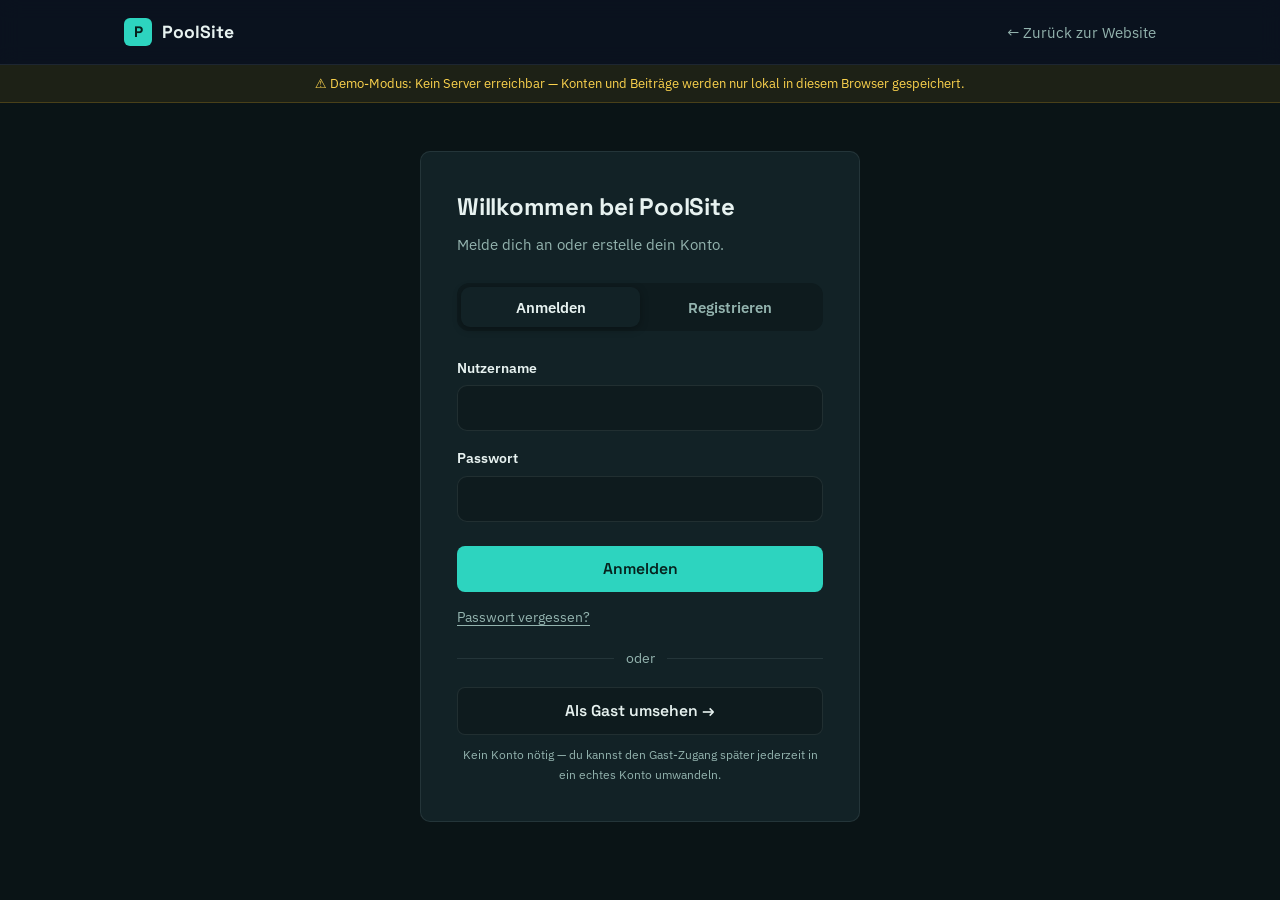
==== commit 7ef86194: "Passwort-Reset per E-Mail mit eingebautem SMTP-Versand - Minimaler SMTP-Client (TLS + AUTH LOGIN) oh" ====
--- a/app.html
+++ b/app.html
@@ -37,9 +37,37 @@
       <input type="password" id="li-pass" autocomplete="current-password" required>
       <button class="btn" type="submit">Anmelden</button>
       <div class="msg" id="msg-login"></div>
+      <button type="button" class="linklike" onclick="toggleReset(true)">Passwort vergessen?</button>
     </form>
 
+    <!-- Passwort zurücksetzen -->
+    <div id="reset-panel" style="display:none">
+      <h1 style="font-size:1.15rem; margin-top:4px">Passwort zurücksetzen</h1>
+      <p class="sub">Nur möglich, wenn dein Konto eine E-Mail-Adresse hinterlegt hat.</p>
+      <form id="reset-step1" onsubmit="return doResetRequest(event)">
+        <label for="rs-user">Nutzername</label>
+        <input type="text" id="rs-user" required>
+        <label for="rs-email">Hinterlegte E-Mail</label>
+        <input type="email" id="rs-email" required placeholder="du@beispiel.de">
+        <button class="btn" type="submit">Code anfordern</button>
+      </form>
+      <form id="reset-step2" style="display:none" onsubmit="return doResetConfirm(event)">
+        <label for="rs-code">Code aus der E-Mail</label>
+        <input type="text" id="rs-code" required maxlength="6" inputmode="numeric" placeholder="6-stelliger Code">
+        <label for="rs-pass">Neues Passwort</label>
+        <input type="password" id="rs-pass" required minlength="4" autocomplete="new-password">
+        <div class="hint">Mindestens 4 Zeichen.</div>
+        <button class="btn" type="submit">Passwort setzen</button>
+      </form>
+      <div class="msg" id="msg-reset"></div>
+      <button type="button" class="linklike" onclick="toggleReset(false)">← Zurück zur Anmeldung</button>
+    </div>
+
     <form id="form-register" style="display:none" onsubmit="return doRegister(event)">
+      <label for="rg-invite">Einladungscode</label>
+      <input type="text" id="rg-invite" required maxlength="16" placeholder="z. B. 3f9a1c2b">
+      <div class="hint">PoolSite ist einladungsbasiert: Registrieren geht nur mit dem Code eines Mitglieds. Eingeladene Konten starten mit 10 € Guthaben; 10 % ihrer verdienten Token gehen an die einladende Person.</div>
+
       <label for="rg-user">Nutzername</label>
       <input type="text" id="rg-user" autocomplete="username" required maxlength="30">
       <div class="hint">2–30 Zeichen. Beginnt mit Buchstabe/Zahl; erlaubt sind Buchstaben, Zahlen, Punkt, Unterstrich.</div>
@@ -82,6 +110,9 @@
       <h3>Gastmodus aktiv</h3>
       <p>Du bist als Gast unterwegs. Wandle deinen Zugang in ein echtes Konto um, indem du einen Nutzernamen und ein Passwort festlegst — dein Profilbild und deine Beiträge bleiben erhalten.</p>
       <form onsubmit="return doUpgrade(event)">
+        <label for="ug-invite">Einladungscode</label>
+        <input type="text" id="ug-invite" required maxlength="16" placeholder="z. B. 3f9a1c2b">
+        <div class="hint">Auch die Umwandlung braucht eine Einladung — dafür gibt es 10 € Startguthaben.</div>
         <label for="ug-user">Nutzername</label>
         <input type="text" id="ug-user" required maxlength="30">
         <label for="ug-pass">Passwort</label>
@@ -107,6 +138,19 @@
       <div class="info-row"><span class="k">Token-Guthaben</span><span class="v" id="pf-tokens">—</span></div>
     </div>
 
+    <!-- Einladungen -->
+    <div class="chart-card" id="invite-card" style="display:none; margin-top:24px; padding:20px">
+      <h3>Einladungen</h3>
+      <div class="hint">Registrieren geht nur per Einladung. Du erhältst 10 % der Token, die deine Eingeladenen verdienen. Preis: <span id="inv-price">2,00 €</span> pro Platz (zählt als Burn).</div>
+      <div class="comment-form" style="margin-top:12px">
+        <input type="number" id="inv-seats" min="1" max="100" step="1" value="1" style="max-width:110px" oninput="updateInvCost()">
+        <button onclick="buyInvite()" id="inv-buy-btn">Link kaufen (2,00 €)</button>
+      </div>
+      <div id="invite-list" style="margin-top:12px"></div>
+      <div id="invitee-list" style="margin-top:4px"></div>
+      <div class="msg" id="msg-invite"></div>
+    </div>
+
     <div class="msg" id="msg-profile"></div>
     <a class="btn" style="margin-top:20px" href="wallet.html">Wallet öffnen →</a>
     <button class="btn secondary" style="margin-top:12px" onclick="doLogout()">Abmelden</button>
@@ -135,7 +179,8 @@
   PS.register(
     document.getElementById('rg-user').value.trim(),
     document.getElementById('rg-pass').value,
-    document.getElementById('rg-email').value.trim()
+    document.getElementById('rg-email').value.trim(),
+    document.getElementById('rg-invite').value.trim()
   ).then(render).catch(function (e) { setMsg('msg-register', e.message, 'error'); });
   return false;
 }
@@ -153,12 +198,59 @@
   PS.guest().then(render).catch(function (e) { setMsg('msg-login', e.message, 'error'); });
 }
 
+/* Passwort zurücksetzen */
+function toggleReset(show) {
+  document.getElementById('reset-panel').style.display = show ? '' : 'none';
+  document.getElementById('form-login').style.display = show ? 'none' : '';
+  document.getElementById('form-register').style.display = 'none';
+  document.querySelector('.tabs').style.display = show ? 'none' : '';
+  document.querySelector('.divider').style.display = show ? 'none' : '';
+  document.querySelectorAll('#view-auth > .btn.secondary, #view-auth > .hint').forEach(function (el) {
+    el.style.display = show ? 'none' : '';
+  });
+  if (!show) {
+    showTab('login');
+    document.getElementById('reset-step1').style.display = '';
+    document.getElementById('reset-step2').style.display = 'none';
+    setMsg('msg-reset', '', '');
+  }
+}
+
+function doResetRequest(ev) {
+  ev.preventDefault();
+  PS.resetRequest(
+    document.getElementById('rs-user').value.trim(),
+    document.getElementById('rs-email').value.trim()
+  ).then(function (d) {
+    document.getElementById('reset-step1').style.display = 'none';
+    document.getElementById('reset-step2').style.display = '';
+    setMsg('msg-reset', d.message || 'Code angefordert — sieh in dein Postfach.', 'ok');
+    document.getElementById('rs-code').focus();
+  }).catch(function (e) { setMsg('msg-reset', e.message, 'error'); });
+  return false;
+}
+
+function doResetConfirm(ev) {
+  ev.preventDefault();
+  PS.resetConfirm(
+    document.getElementById('rs-user').value.trim(),
+    document.getElementById('rs-code').value.trim(),
+    document.getElementById('rs-pass').value
+  ).then(function (d) {
+    toggleReset(false);
+    document.getElementById('li-user').value = document.getElementById('rs-user').value.trim();
+    setMsg('msg-login', d.message || 'Passwort geändert — melde dich jetzt an.', 'ok');
+  }).catch(function (e) { setMsg('msg-reset', e.message, 'error'); });
+  return false;
+}
+
 function doUpgrade(ev) {
   ev.preventDefault();
   PS.upgrade(
     document.getElementById('ug-user').value.trim(),
     document.getElementById('ug-pass').value,
-    document.getElementById('ug-email').value.trim()
+    document.getElementById('ug-email').value.trim(),
+    document.getElementById('ug-invite').value.trim()
   ).then(function (me) {
     render();
     setMsg('msg-profile', 'Willkommen, ' + me.name + '! Dein Konto ist jetzt aktiv. ✓', 'ok');
@@ -167,6 +259,64 @@
 }
 
 function doLogout() { PS.logout().then(render); }
+
+/* Einladungen */
+var seatPrice = 2;
+
+function updateInvCost() {
+  var n = Math.max(1, Math.floor(+document.getElementById('inv-seats').value || 1));
+  document.getElementById('inv-buy-btn').textContent = 'Link kaufen (' + PS.fmtEur(n * seatPrice) + ')';
+}
+
+function inviteLink(code) {
+  return location.origin + location.pathname.replace(/[^/]*$/, '') + 'app.html?invite=' + code;
+}
+
+function copyInvite(code) {
+  var link = inviteLink(code);
+  (navigator.clipboard ? navigator.clipboard.writeText(link) : Promise.reject()).then(function () {
+    setMsg('msg-invite', 'Link kopiert: ' + link, 'ok');
+  }).catch(function () {
+    setMsg('msg-invite', 'Link: ' + link, 'ok');
+  });
+}
+
+function buyInvite() {
+  var n = Math.floor(+document.getElementById('inv-seats').value || 0);
+  PS.createInvite(n).then(function (d) {
+    setMsg('msg-invite', 'Einladung erstellt — Code: ' + d.code + '. Link ist unten kopierbar.', 'ok');
+    render();
+  }).catch(function (e) { setMsg('msg-invite', e.message, 'error'); });
+}
+
+function renderInvites() {
+  if (PS.getMode() !== 'server' || !PS.me() || PS.me().guest) {
+    document.getElementById('invite-card').style.display = 'none';
+    return;
+  }
+  document.getElementById('invite-card').style.display = '';
+  PS.invites().then(function (d) {
+    seatPrice = d.seatPrice;
+    document.getElementById('inv-price').textContent = PS.fmtEur(d.seatPrice);
+    updateInvCost();
+    var host = document.getElementById('invite-list');
+    host.innerHTML = d.invites.length
+      ? d.invites.map(function (i) {
+          var free = i.seatsTotal - i.seatsUsed;
+          return '<div class="friend-row">' +
+            '<div class="who"><div class="name" style="font-family:var(--font-mono)">' + i.code + '</div>' +
+            '<div class="sub2">' + i.seatsUsed + ' / ' + i.seatsTotal + ' Plätze genutzt' + (free ? '' : ' — voll') + '</div></div>' +
+            '<div class="actions"><button class="pill-btn" onclick="copyInvite(\'' + i.code + '\')">Link kopieren</button></div></div>';
+        }).join('')
+      : '<div class="hint">Noch keine Einladungslinks.</div>';
+    var ih = document.getElementById('invitee-list');
+    ih.innerHTML = d.invitees.length
+      ? '<div class="hint" style="margin-top:10px">Von dir eingeladen: ' + d.invitees.map(function (v) {
+          return PS.escapeHtml(v.name) + ' (' + (v.contributed || 0).toLocaleString('de-DE') + ' PST erhalten)';
+        }).join(' · ') + '</div>'
+      : '';
+  }).catch(function () {});
+}
 
 function doDelete() {
   if (!confirm('Konto wirklich endgültig löschen?')) return;
@@ -226,10 +376,25 @@
   document.getElementById('pf-tokens').textContent = (rec.tokens || 0).toLocaleString('de-DE', { maximumFractionDigits: 2 }) + ' PST';
   document.getElementById('btn-delete').textContent = guest ? 'Gast-Daten löschen' : 'Konto löschen';
   document.getElementById('avatar').innerHTML = PS.avatarHtml(rec);
+  renderInvites();
+
+  // Neuen Nutzern einmalig den Walkthrough zeigen
+  if (!PS.tourDone()) PS.startTour();
 }
 
 document.addEventListener('DOMContentLoaded', function () {
-  PS.init().then(render);
+  PS.init().then(function () {
+    // Einladungscode aus dem Link vorbefüllen (?invite=CODE) und Registrieren-Tab öffnen
+    try {
+      var code = new URLSearchParams(location.search).get('invite');
+      if (code) {
+        document.getElementById('rg-invite').value = code;
+        document.getElementById('ug-invite').value = code;
+        showTab('register');
+      }
+    } catch (e) {}
+    render();
+  });
 });
 </script>
 
--- a/assets/app.css
+++ b/assets/app.css
@@ -128,6 +128,13 @@
 .btn.danger-ghost { background: transparent; color: var(--danger); border: 1px solid rgba(248,113,113,.3); }
 .btn.small { width: auto; padding: 9px 20px; font-size: .9rem; margin-top: 0; display: inline-block; }
 
+.linklike {
+  background: none; border: none; color: var(--muted); cursor: pointer;
+  font-size: .85rem; font-family: inherit; padding: 0; margin-top: 16px;
+  text-decoration: underline; text-underline-offset: 3px; display: block;
+}
+.linklike:hover { color: var(--aqua); }
+
 .msg { margin-top: 16px; padding: 11px 14px; border-radius: 10px; font-size: .88rem; display: none; }
 .msg.error { display: block; background: rgba(248,113,113,.1); border: 1px solid rgba(248,113,113,.3); color: var(--danger); }
 .msg.ok { display: block; background: rgba(45,212,191,.1); border: 1px solid rgba(45,212,191,.3); color: var(--aqua); }
@@ -267,6 +274,32 @@
 /* Burn-Anzeige */
 .burn-chip { color: var(--gold); font-weight: 600; }
 
+/* Walkthrough */
+.tour-backdrop { position: fixed; inset: 0; background: rgba(4,10,11,.72); z-index: 200; }
+.tour-card {
+  position: fixed; z-index: 201; left: 50%; top: 50%; transform: translate(-50%, -50%);
+  width: min(440px, calc(100vw - 32px));
+  background: var(--card); border: 1px solid var(--line); border-radius: var(--radius);
+  padding: 28px;
+}
+.tour-card .tour-step { font-family: var(--font-mono); font-size: .76rem; color: var(--aqua); letter-spacing: .1em; margin-bottom: 10px; }
+.tour-card h2 { font-size: 1.25rem; margin-bottom: 10px; }
+.tour-card p { color: var(--muted); font-size: .95rem; min-height: 96px; }
+.tour-dots { display: flex; gap: 6px; margin: 16px 0; }
+.tour-dots span { width: 7px; height: 7px; border-radius: 50%; background: var(--line); }
+.tour-dots span.on { background: var(--aqua); }
+.tour-nav { display: flex; gap: 8px; align-items: center; }
+
+/* sBTC */
+.burn-form { display: flex; gap: 8px; align-items: center; }
+.burn-form input {
+  flex: 1; padding: 10px 12px; border-radius: 8px; min-width: 0;
+  border: 1px solid var(--line); background: var(--bg); color: var(--text);
+  font-size: .95rem; font-family: var(--font-mono); outline: none;
+}
+.burn-form input:focus { border-color: var(--aqua); }
+.mono-addr { font-family: var(--font-mono); color: var(--gold); font-size: .8rem; }
+
 /* Bilder im Feed */
 .post-img {
   display: block; max-width: 100%; height: auto; max-height: 420px;
@@ -274,6 +307,11 @@
   border: 1px solid var(--line); cursor: zoom-in;
 }
 .post-img.expanded { max-height: none; object-fit: contain; cursor: zoom-out; }
+.post-video {
+  display: block; max-width: 100%; height: auto; max-height: 420px;
+  border-radius: 12px; margin-top: 12px; border: 1px solid var(--line);
+  background: #000;
+}
 .img-preview { position: relative; margin-top: 10px; display: inline-block; }
 .img-preview img {
   max-width: 220px; max-height: 160px; border-radius: 10px;
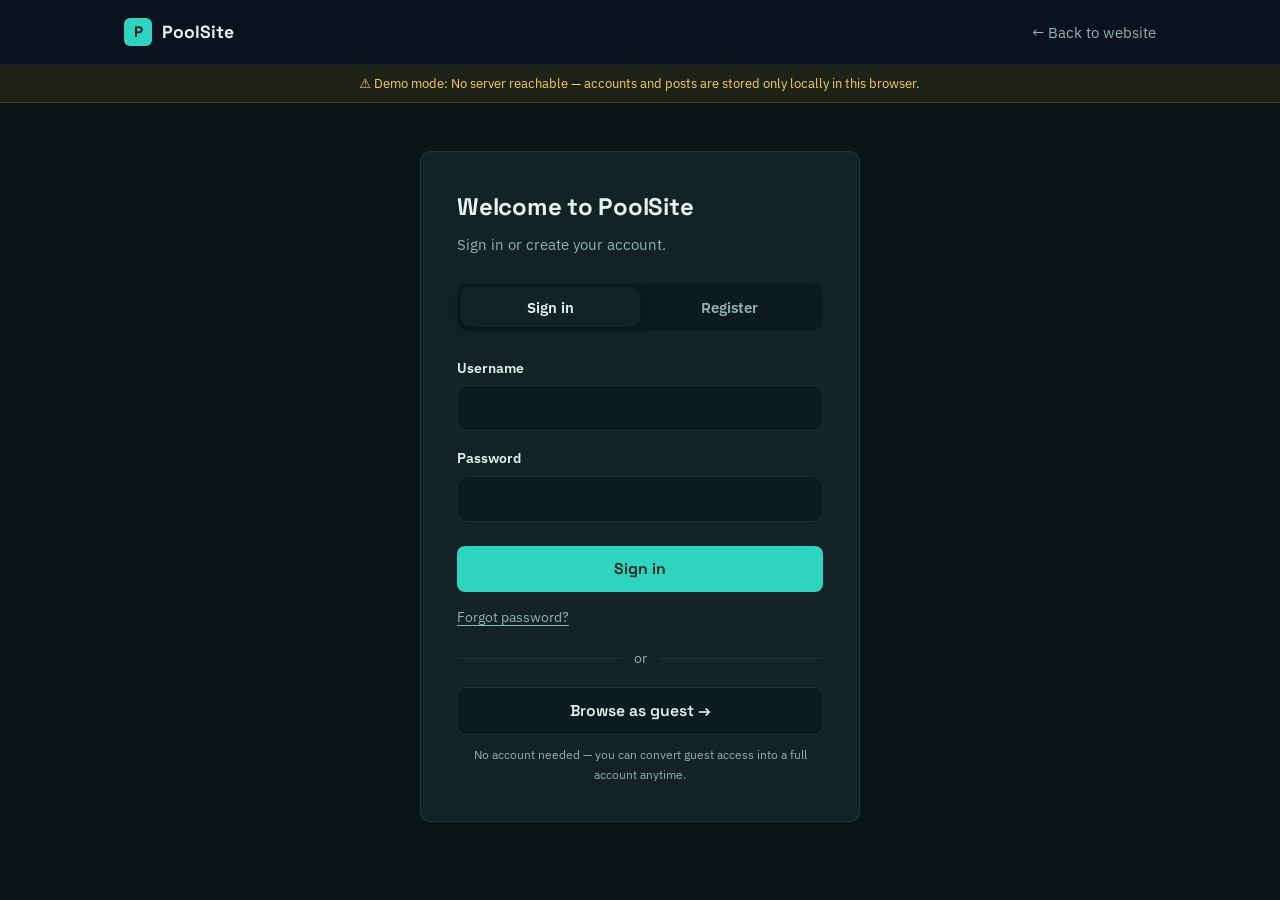
==== commit 81bcd397: "Zweisprachigkeit: Deutsch/Englisch mit Umschalter - Neues Modul assets/i18n.js: uebersetzt die Oberf" ====
--- a/app.html
+++ b/app.html
@@ -76,12 +76,12 @@
       <input type="password" id="rg-pass" autocomplete="new-password" required minlength="4">
       <div class="hint">Mindestens 4 Zeichen.</div>
 
-      <label for="rg-email">E-Mail <span class="opt">(freiwillig — für Kontowiederherstellung &amp; Benachrichtigungen)</span></label>
+      <label for="rg-email">E-Mail <span class="opt">(freiwillig — nur für den Passwort-Reset)</span></label>
       <input type="email" id="rg-email" autocomplete="email" placeholder="du@beispiel.de">
       <div class="consent">
-        <strong>Hinweis:</strong> Wenn du eine E-Mail-Adresse angibst, stimmst du zu, von PoolSite
-        Benachrichtigungen (z.&nbsp;B. Projekt-Updates und Hinweise zur Kontowiederherstellung) zu erhalten.
-        Ohne E-Mail-Angabe ist keine Kontowiederherstellung möglich.
+        <strong>Datenschutz:</strong> Deine Adresse wird <strong>nicht gespeichert</strong> — nur ein
+        verschlüsselter Fingerabdruck. Beim Passwort-Reset gibst du sie erneut ein; nur bei Übereinstimmung
+        wird ein Code dorthin geschickt. Ohne E-Mail ist kein Passwort-Reset möglich.
       </div>
 
       <button class="btn" type="submit">Konto erstellen</button>
@@ -118,10 +118,10 @@
         <label for="ug-pass">Passwort</label>
         <input type="password" id="ug-pass" required minlength="4">
         <div class="hint">Mindestens 4 Zeichen.</div>
-        <label for="ug-email">E-Mail <span class="opt">(freiwillig)</span></label>
+        <label for="ug-email">E-Mail <span class="opt">(freiwillig — nur für den Passwort-Reset)</span></label>
         <input type="email" id="ug-email" placeholder="du@beispiel.de">
         <div class="consent">
-          <strong>Hinweis:</strong> Mit Angabe einer E-Mail-Adresse stimmst du Benachrichtigungen durch PoolSite zu.
+          <strong>Datenschutz:</strong> Die Adresse wird nicht gespeichert — nur ein verschlüsselter Fingerabdruck für den Passwort-Reset.
         </div>
         <button class="btn" type="submit">Konto übernehmen</button>
         <div class="msg" id="msg-upgrade"></div>
@@ -131,7 +131,7 @@
     <div class="info-list" id="pf-info">
       <div class="info-row"><span class="k">Nutzername</span><span class="v" id="pf-user">—</span></div>
       <div class="info-row"><span class="k">E-Mail</span><span class="v" id="pf-email">—</span></div>
-      <div class="info-row"><span class="k">Benachrichtigungen</span><span class="v" id="pf-notify">—</span></div>
+      <div class="info-row"><span class="k">Passwort-Reset</span><span class="v" id="pf-notify">—</span></div>
       <div class="info-row"><span class="k">Mitglied seit</span><span class="v" id="pf-since">—</span></div>
       <div class="info-row"><span class="k">Stable-Guthaben (EUR)</span><span class="v" id="pf-credits">—</span></div>
       <div class="info-row"><span class="k">Burn (Commitment B)</span><span class="v burn-chip" id="pf-burn">—</span></div>
@@ -159,6 +159,7 @@
 
 </main>
 
+<script src="assets/i18n.js"></script>
 <script src="assets/app-core.js"></script>
 <script>
 function showTab(which) {
@@ -365,10 +366,10 @@
   document.getElementById('pf-name').textContent = rec.name;
   document.getElementById('pf-sub').textContent = guest ? 'Gastmodus — Konto noch nicht gesichert' : 'Dein PoolSite-Profil';
   document.getElementById('pf-user').textContent = guest ? 'Gast (ohne Konto)' : '@' + rec.name;
-  document.getElementById('pf-email').textContent = rec.email || 'nicht angegeben';
-  document.getElementById('pf-notify').innerHTML = rec.notifyConsent
-    ? '<span class="tag on">aktiviert</span>'
-    : '<span class="tag off">deaktiviert</span>';
+  document.getElementById('pf-email').textContent = rec.hasEmail ? 'hinterlegt — nicht im Klartext gespeichert' : 'nicht angegeben';
+  document.getElementById('pf-notify').innerHTML = rec.hasEmail
+    ? '<span class="tag on">möglich</span>'
+    : '<span class="tag off">nicht möglich</span>';
   document.getElementById('pf-since').textContent =
     new Date(rec.createdAt).toLocaleDateString('de-DE', { day: '2-digit', month: 'long', year: 'numeric' });
   document.getElementById('pf-credits').textContent = PS.fmtEur(rec.credits);
--- a/assets/app.css
+++ b/assets/app.css
@@ -64,12 +64,25 @@
 .appnav-tab:hover { color: var(--text); background: rgba(255,255,255,.04); }
 .appnav-tab.active { color: var(--aqua); background: rgba(45,212,191,.1); }
 .appnav-grow { flex: 1; }
+.nav-badge {
+  display: inline-block; min-width: 17px; text-align: center;
+  background: var(--red); color: #fff; border-radius: 999px;
+  font-size: .68rem; font-weight: 700; padding: 1px 5px; margin-left: 6px;
+  font-family: var(--font-mono); vertical-align: 1px;
+}
 .appnav-post {
   padding: 8px 16px; border-radius: 8px; text-decoration: none; white-space: nowrap;
   background: var(--aqua); color: var(--aqua-ink);
   font-size: .88rem; font-weight: 600; font-family: var(--font-display);
 }
 .appnav-post:hover { background: #43e0cd; }
+.appnav-lang {
+  padding: 7px 11px; border-radius: 8px; cursor: pointer; white-space: nowrap;
+  border: 1px solid var(--line); background: transparent;
+  color: var(--muted); font-size: .78rem; font-weight: 600; margin-right: 4px;
+  font-family: var(--font-mono);
+}
+.appnav-lang:hover { border-color: var(--aqua); color: var(--aqua); }
 .appnav-credits {
   padding: 7px 12px; border-radius: 8px; text-decoration: none; white-space: nowrap;
   border: 1px solid var(--line);
@@ -208,6 +221,30 @@
 
 /* Newsfeed */
 .feed-col { max-width: 640px; margin: 0 auto; }
+
+/* Filter & Sortierung */
+.filter-bar {
+  display: flex; flex-wrap: wrap; gap: 12px; align-items: center;
+  justify-content: space-between; margin-bottom: 18px;
+}
+.sort-pills { display: flex; gap: 6px; }
+.sort-pills button {
+  padding: 7px 14px; border-radius: 999px; cursor: pointer; font-family: var(--font-body);
+  border: 1px solid var(--line); background: var(--bg-soft); color: var(--muted); font-size: .86rem;
+}
+.sort-pills button.active { border-color: var(--aqua); color: var(--aqua); background: rgba(45,212,191,.08); font-weight: 600; }
+.filter-selects { display: flex; gap: 8px; align-items: center; flex-wrap: wrap; }
+.filter-selects select {
+  padding: 7px 10px; border-radius: 8px; font-size: .84rem; font-family: var(--font-body);
+  border: 1px solid var(--line); background: var(--bg-soft); color: var(--text); outline: none;
+}
+.filter-selects select:focus { border-color: var(--aqua); }
+.f-check { display: flex; gap: 6px; align-items: center; font-size: .84rem; color: var(--muted); cursor: pointer; }
+.f-check input { accent-color: var(--aqua); }
+@media (max-width: 640px) {
+  .filter-bar { flex-direction: column; align-items: stretch; }
+  .sort-pills { overflow-x: auto; }
+}
 .composer {
   background: var(--card); border: 1px solid var(--line); border-radius: var(--radius);
   padding: 20px; margin-bottom: 24px; display: flex; gap: 14px;
@@ -274,6 +311,14 @@
 /* Burn-Anzeige */
 .burn-chip { color: var(--gold); font-weight: 600; }
 
+/* Umschalter (Währung, Sprache) */
+.cur-toggle { display: flex; gap: 6px; margin-top: 6px; }
+.cur-toggle button {
+  flex: 1; padding: 10px; border-radius: 8px; cursor: pointer; font-family: var(--font-body);
+  border: 1px solid var(--line); background: var(--bg-soft); color: var(--muted); font-size: .9rem;
+}
+.cur-toggle button.active { border-color: var(--aqua); color: var(--aqua); background: rgba(45,212,191,.08); }
+
 /* Walkthrough */
 .tour-backdrop { position: fixed; inset: 0; background: rgba(4,10,11,.72); z-index: 200; }
 .tour-card {
